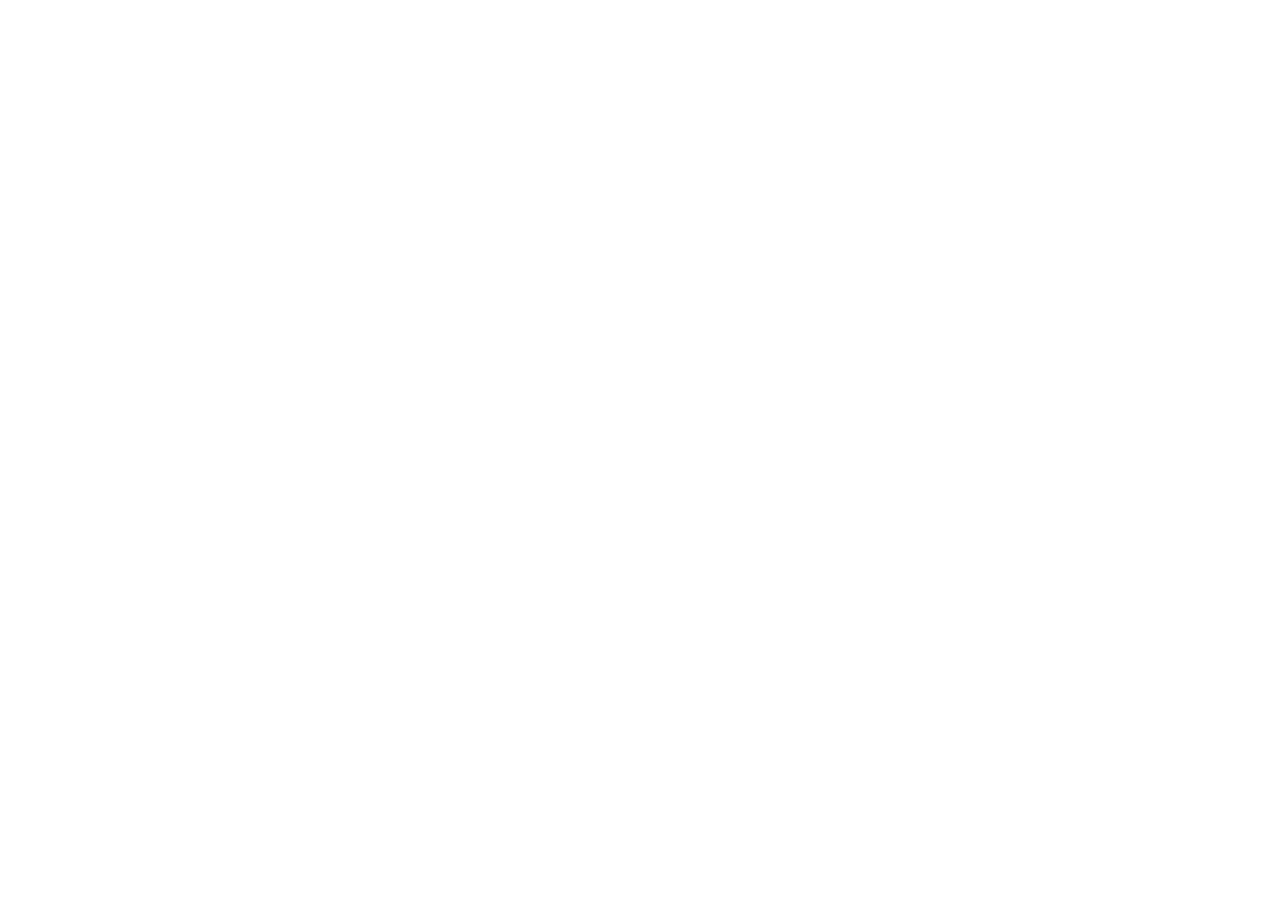
==== tests/app.html @ 840514cc "Focus lists removed (search does the job); the Follow-ups tab stays. Saved focus lists are left in t" ====
<!doctype html>
<html lang="en">
<head>
<meta charset="utf-8">
<meta name="viewport" content="width=device-width,initial-scale=1,viewport-fit=cover">
<meta name="robots" content="noindex,nofollow">
<meta name="referrer" content="no-referrer">
<title>MWP Leads</title>
<link rel="preconnect" href="https://fonts.googleapis.com">
<link rel="stylesheet" href="https://fonts.googleapis.com/css2?family=Heebo:wght@400;500;700;900&display=swap">
<link rel="stylesheet" href="../web/style.css">
</head>
<body>
<div id="app" dir="ltr">
  <div id="signin" class="gut" hidden><div class="col">
    <h1 id="siTtl"></h1>
    <p id="siSub"></p>
    <form id="siForm">
      <input id="siEmail" type="email" autocomplete="username" required>
      <input id="siPass" type="password" autocomplete="current-password" required minlength="8">
      <button class="giant" id="siBtn" type="submit"></button>
    </form>
    <div id="siMsg" class="msg" hidden></div>
  </div></div>
  <div id="home" class="gut" hidden><div class="col">
    <div class="hd">
      <h1><span id="ttl"></span><small><i class="live" id="dot"></i><span id="sync"></span></small></h1>
      <button class="sm rep" id="repBtn" type="button"><svg viewBox="0 0 24 24" fill="none" stroke="currentColor" stroke-width="2.4" stroke-linecap="round" aria-hidden="true"><path d="M5 20V11M12 20V4M19 20v-6"/></svg><span id="repLbl"></span></button>
      <button class="sm" id="lang" type="button"></button>
    </div>
    <div id="banner" class="banner" hidden></div>
    <form id="pwBox" class="pwbox" hidden>
      <b id="pwTtl"></b>
      <span id="pwSub"></span>
      <input id="pw1" type="password" autocomplete="new-password" minlength="8" required>
      <input id="pw2" type="password" autocomplete="new-password" minlength="8" required>
      <div class="pwbtns"><button class="dark" id="pwSave" type="submit"></button><button class="soft" id="pwLater" type="button"></button></div>
      <div id="pwMsg" class="msg" hidden></div>
    </form>
    <div class="toprow">
      <input class="search" id="q" type="search" autocomplete="off">
    </div>
    <div class="tabwrap" id="tabwrap" hidden>
      <button type="button" class="tarr prev" id="tPrev" aria-label="More tabs" hidden></button>
      <div id="tabs" class="tabs" role="tablist"></div>
      <button type="button" class="tarr next" id="tNext" aria-label="More tabs" hidden></button>
      <div class="secpill" id="secPill" aria-hidden="true"></div>
    </div>
    <div class="focushead" id="focusHead" hidden></div>
    <div id="list"><div class="skel"></div><div class="skel"></div><div class="skel"></div><div class="skel"></div></div>
    <button class="later" id="later" type="button" hidden></button>
    <div class="who"><span id="whoName"></span> · <button type="button" id="chpw"></button> · <button type="button" id="signout"></button></div>
  </div></div>
  <div id="report" class="gut" hidden><div class="col" id="repBody"></div></div>
  <div id="lead" class="gut" hidden><div class="col" id="leadBody"></div></div>
  <div class="dlg" id="delDlg" role="dialog" aria-modal="true" aria-labelledby="delTtl" hidden>
    <div class="dlgbox">
      <b id="delTtl"></b>
      <p id="delSub"></p>
      <div class="dlgbtns"><button type="button" class="soft" id="delNo"></button><button type="button" class="danger" id="delYes"></button></div>
    </div>
  </div>
  <div class="dlg" id="callDlg" role="dialog" aria-modal="true" aria-labelledby="cdTtl" hidden>
    <div class="dlgbox">
      <b id="cdTtl"></b>
      <p id="cdSub"></p>
      <div class="cdrow"><input id="cdDate" type="date" class="fdin"><input id="cdTime" type="time" step="900" class="fdin"></div>
      <input id="cdNote" class="fdin" maxlength="500" autocomplete="off">
      <div id="cdMsg" class="msg bad" hidden></div>
      <div class="dlgbtns"><button type="button" class="soft" id="cdNo"></button><button type="button" class="dark" id="cdSave"></button></div>
    </div>
  </div>
  <div class="dlg" id="prevDlg" role="dialog" aria-modal="true" aria-labelledby="pvTtl" hidden>
    <div class="dlgbox pvbox">
      <div class="pv-top"><b id="pvTtl"></b><div class="seg" id="pvLang"></div></div>
      <span class="fdl" id="pvWaH"></span>
      <div class="pv-wa" id="pvWa"></div>
      <div class="pv-btns" id="pvWaBtns"></div>
      <span class="fdl" id="pvMailH"></span>
      <div class="pv-subj" id="pvSubj"></div>
      <div class="pv-mail" id="pvMail"></div>
      <div class="pv-btns" id="pvMailBtns"></div>
      <p class="pv-tip" id="pvTip"></p>
      <button type="button" class="dark" id="pvClose"></button>
    </div>
  </div>
  <div class="toast" id="toast" hidden><div></div></div>
</div>
<script src="mock.js"></script>
<script type="module" src="../web/app.js"></script>
</body>
</html>
---- web/style.css ----
/* Copied from Matan's MWP Leads page, unchanged, then the sign-in screen at the end. */
/* Layout: two screens. Screen 1 is a plain list of names, each with one round Call button. Screen 2 is one lead: a giant Call button, a note box and a grid of big coloured answer buttons. */
:root{
  color-scheme:light;
  --bg:#FFFFFF; --card:#F5F6F8; --fg:#323338; --muted:#676879; --line:#D0D4E4;
  --call:#00854D; --call-fg:#FFFFFF; --hot:#D83A52; --ink:#323338; --ink-fg:#FFFFFF;
  /* status colours are the monday Leads board's own label colours */
  --c-new:#007EB5; --c-talk:#FFCB00; --c-qual:#DF2F4A; --c-offer:#BB3354; --c-commit:#FF007F; --c-won:#00C875; --c-future:#579BFC; --c-lost:#7F5347; --c-na:#C4C4C4;
  --on-dark:#323338;
  --shadow:0 2px 0 rgba(50,51,56,.10);
  --f:"Heebo",system-ui,-apple-system,"Segoe UI",Arial,sans-serif;
}

*{box-sizing:border-box}
html,body{height:100%}
body{background:var(--bg);color:var(--fg);font-family:var(--f);font-size:17px;line-height:1.35}
button,input,textarea{font:inherit;color:inherit}
button{cursor:pointer}
:focus-visible{outline:3px solid var(--c-new);outline-offset:2px}
.gut{padding-left:max(16px,env(safe-area-inset-left,0px));padding-right:max(16px,env(safe-area-inset-right,0px))}
.col{max-width:560px;margin:0 auto}
.st-new{--sx:var(--c-new)}.st-talk{--sx:var(--c-talk);--on:var(--on-dark)}.st-qual{--sx:var(--c-qual)}.st-offer{--sx:var(--c-offer)}.st-commit{--sx:var(--c-commit)}.st-won{--sx:var(--c-won);--on:var(--on-dark)}.st-future{--sx:var(--c-future)}.st-lost{--sx:var(--c-lost)}.st-na{--sx:var(--c-na);--on:var(--on-dark)}

/* list screen */
#home{padding-block:14px 60px}
.hd{display:flex;align-items:center;gap:10px;margin-bottom:12px}
.hd h1{margin:0;font-size:30px;font-weight:900;flex:1 1 auto;min-width:0;line-height:1.1}
.hd h1 small{display:block;font-size:13px;font-weight:400;color:var(--muted);margin-top:2px}
.live{display:inline-block;width:8px;height:8px;border-radius:50%;background:var(--c-na);margin-inline-end:6px}
.live.on{background:var(--c-won)}.live.busy{background:var(--c-talk)}.live.err{background:var(--c-lost)}
.sm{flex:none;min-width:46px;height:46px;border-radius:14px;border:2px solid var(--line);background:var(--bg);font-weight:700;font-size:15px;display:grid;place-items:center;padding:0 10px}
.sm svg{width:22px;height:22px}
.sm.spin svg{animation:rot .9s linear infinite}
@keyframes rot{to{transform:rotate(360deg)}}
.search{width:100%;height:52px;border-radius:16px;border:2px solid var(--line);background:var(--bg);padding:0 16px;font-size:17px}
.banner{border-radius:16px;padding:14px 16px;margin-bottom:12px;font-size:16px;font-weight:500;background:var(--card);border:2px solid var(--hot);color:var(--hot);display:flex;gap:10px;align-items:center;flex-wrap:wrap}
.banner.info{border-color:var(--c-new);color:var(--c-new)}
.banner button{margin-inline-start:auto;border:2px solid currentColor;background:transparent;color:inherit;border-radius:999px;min-height:40px;padding:0 16px;font-weight:700}
.sec{margin:20px 4px 8px;font-size:19px;font-weight:900}
.sec.hot{color:var(--hot)}
.sec span{font-weight:500;color:var(--muted);font-size:16px}
#list{display:flex;flex-direction:column;gap:10px}
.row{display:flex;align-items:stretch;gap:10px}
.row .open{flex:1 1 auto;min-width:0;display:flex;align-items:center;gap:12px;text-align:start;border:none;background:var(--card);border-radius:20px;padding:12px 14px;min-height:76px;box-shadow:var(--shadow)}
.row .open:active,.row .ring:active,.big:active,.giant:active{transform:translateY(2px);box-shadow:none}
.av{flex:none;width:48px;height:48px;border-radius:50%;background:var(--sx);color:var(--on,#fff);display:grid;place-items:center;font-weight:900;font-size:21px}
.txt{min-width:0;flex:1 1 auto;display:flex;flex-direction:column}
.txt b{font-size:19px;font-weight:700;white-space:nowrap;overflow:hidden;text-overflow:ellipsis;unicode-bidi:plaintext;text-align:start}
.txt small{font-size:15px;color:var(--muted);white-space:nowrap;overflow:hidden;text-overflow:ellipsis;unicode-bidi:plaintext;text-align:start}
.row.hot .txt small{color:var(--hot);font-weight:700}
.row.done .open{opacity:.55}
.row .ring{flex:none;width:76px;border-radius:20px;background:var(--call);color:var(--call-fg);display:grid;place-items:center;text-decoration:none;box-shadow:var(--shadow)}
.row .ring svg{width:30px;height:30px}
.row .ring.off{background:var(--line);color:var(--muted)}
.later{width:100%;min-height:56px;border-radius:18px;border:2px dashed var(--line);background:transparent;font-weight:700;color:var(--muted);margin-top:18px}
.empty{background:var(--card);border-radius:20px;padding:30px 20px;text-align:center;color:var(--muted);font-size:18px}
.skel{height:76px;border-radius:20px;background:var(--card);opacity:.6}

/* lead screen */
#lead{position:fixed;inset:0;z-index:5;background:var(--bg);overflow-y:auto;padding-top:calc(10px + env(safe-area-inset-top,0px));padding-bottom:calc(30px + env(safe-area-inset-bottom,0px))}
#lead .col{display:flex;flex-direction:column;gap:12px}
.back{align-self:flex-start;min-height:48px;border-radius:14px;border:2px solid var(--line);background:var(--bg);font-weight:700;padding:0 18px}
.name{margin:6px 0 0;font-size:32px;font-weight:900;line-height:1.12;overflow-wrap:anywhere;unicode-bidi:plaintext;text-align:start}
.about{font-size:18px;color:var(--muted);overflow-wrap:anywhere;unicode-bidi:plaintext;text-align:start}
.flag{font-size:18px;font-weight:700;color:var(--hot)}
.giant{min-height:84px;border-radius:24px;background:var(--call);color:var(--call-fg);font-size:26px;font-weight:900;display:flex;align-items:center;justify-content:center;gap:12px;text-decoration:none;box-shadow:var(--shadow);text-align:center;padding:8px 12px;border:none}
.giant svg{width:30px;height:30px;flex:none}
.giant small{display:block;font-size:16px;font-weight:500;direction:ltr;unicode-bidi:isolate}
.giant.off{background:var(--line);color:var(--muted)}
.two{display:grid;grid-template-columns:repeat(2,minmax(0,1fr));gap:10px}
.soft{min-height:56px;border-radius:18px;border:2px solid var(--line);background:var(--bg);font-weight:700;font-size:17px;display:flex;align-items:center;justify-content:center;text-decoration:none;color:var(--fg);padding:0 8px;text-align:center}
.lastn{background:var(--card);border-radius:16px;padding:12px 14px;font-size:16px;white-space:pre-wrap;overflow-wrap:anywhere;unicode-bidi:plaintext;text-align:start}
.lastn small{display:block;color:var(--muted);font-size:13.5px}
#lead textarea{width:100%;min-height:92px;border-radius:18px;border:2px solid var(--line);background:var(--bg);padding:14px 16px;font-size:18px;resize:vertical}
.q{margin:8px 0 0;font-size:22px;font-weight:900}
.big{min-height:68px;border-radius:20px;border:4px solid transparent;background:var(--sx);color:var(--on,#fff);font-weight:900;font-size:19px;padding:4px 8px;box-shadow:var(--shadow)}
.big.wide{grid-column:1/-1}
.big.cur{border-color:var(--fg)}
.big:disabled,.dark:disabled{opacity:.5}
.dark{min-height:60px;border-radius:20px;border:none;background:var(--ink);color:var(--ink-fg);font-weight:900;font-size:18px}
.mon{align-self:center;color:var(--muted);font-size:15px;padding:10px}
.toast{position:fixed;left:0;right:0;bottom:calc(18px + env(safe-area-inset-bottom,0px));display:flex;justify-content:center;pointer-events:none;z-index:20;padding-left:max(16px,env(safe-area-inset-left,0px));padding-right:max(16px,env(safe-area-inset-right,0px))}
.toast div{background:var(--ink);color:var(--ink-fg);border-radius:999px;padding:14px 22px;font-weight:700;font-size:17px;max-width:100%}
.toast div.bad{background:var(--c-lost);color:#fff}
@media (prefers-reduced-motion:reduce){*{animation:none!important;transition:none!important}}

/* sign-in screen (new: the page now lives outside Claude) */
#signin{padding-block:40px 60px}
#signin h1{margin:0 0 6px;font-size:30px;font-weight:900}
#signin p{color:var(--muted);margin:0 0 18px}
#signin form{display:flex;flex-direction:column;gap:12px}
#signin input{height:56px;border-radius:16px;border:2px solid var(--line);padding:0 16px;font-size:18px;background:var(--bg)}
#signin .msg{background:var(--card);border-radius:16px;padding:14px 16px;font-size:16px}
#signin .msg.bad{color:var(--hot)}
.who{font-size:13px;color:var(--muted);text-align:center;margin-top:24px}
.who button{border:none;background:none;color:var(--c-new);font-weight:700;padding:4px}

/* who changed it and when; leads someone else has open (new) */
.txt small.stamp{font-size:13px;color:var(--muted);font-weight:400}
.row.locked .open,.row.locked .ring{opacity:.45;filter:grayscale(1)}
.row.locked .txt small{color:var(--fg);font-weight:700}
.stampbig{font-size:15px;color:var(--muted)}
.hist{display:flex;flex-direction:column;gap:8px}
.hi{background:var(--card);border-radius:14px;padding:10px 12px;font-size:15px;overflow-wrap:anywhere}
.hi .ht{white-space:pre-wrap;unicode-bidi:plaintext;text-align:start}
.hi small{display:block;color:var(--muted);font-size:13px;margin-top:4px}
.hi.bot{opacity:.7}
.hi.muted{color:var(--muted)}

/* hidden things stay hidden (Matan's page got this from Claude's frame; without it the empty warning bar and toast showed) */
[hidden]{display:none!important}

/* Back stays at the top while the lead screen scrolls */
/* Close floats at the top while the lead scrolls: small, solid, so it covers as little as possible */
#lead .back{position:sticky;top:8px;z-index:3;min-height:38px;padding:0 14px;font-size:15px;border-radius:999px;border:1.5px solid var(--line);background:var(--bg);box-shadow:0 2px 10px rgba(50,51,56,.18);margin-bottom:-4px}

/* Sign in with Google */
#signin .giant.google{background:#fff;color:var(--fg);border:2px solid var(--line);font-size:21px;width:100%}
#signin .giant.google svg{width:26px;height:26px}
#signin .or{text-align:center;color:var(--muted);font-size:15px;margin:2px 0 -2px}

/* choose your own password */
.pwbox{background:var(--card);border-radius:16px;padding:14px 16px;margin-bottom:12px;display:flex;flex-direction:column;gap:10px}
.pwbox span{color:var(--muted);font-size:15px}
.pwbox input{height:52px;border-radius:14px;border:2px solid var(--line);padding:0 14px;font-size:17px;background:var(--bg)}
.pwbtns{display:grid;grid-template-columns:2fr 1fr;gap:10px}
.pwbox .msg{border-radius:12px;padding:10px 12px;font-size:15px;background:var(--bg)}
.pwbox .msg.bad{color:var(--hot)}
#signin input + input{margin-top:0}
.row.flash .open{outline:3px solid var(--c-new);outline-offset:2px}

/* sections as tabs: plain text, the chosen one underlined (tap to switch instead of scrolling) */
.tabwrap{position:sticky;top:0;z-index:2;margin:10px 0 12px;background:var(--bg)}
.tabs{display:flex;gap:2px;overflow-x:auto;background:var(--bg);border-bottom:1px solid var(--line);scrollbar-width:none;-webkit-overflow-scrolling:touch;scroll-snap-type:x proximity}
.tab{scroll-snap-align:start}
.tarr{position:absolute;top:0;bottom:1px;width:44px;border:none;font-size:26px;font-weight:700;color:var(--fg);z-index:1;padding:0}
.tarr.next{inset-inline-end:0;background:linear-gradient(to left,var(--bg) 55%,transparent)}
.tarr.prev{inset-inline-start:0;background:linear-gradient(to right,var(--bg) 55%,transparent)}
[dir="rtl"] .tarr.next{background:linear-gradient(to right,var(--bg) 55%,transparent)}
[dir="rtl"] .tarr.prev{background:linear-gradient(to left,var(--bg) 55%,transparent)}
#list .sec{scroll-margin-top:70px}
.tabs::-webkit-scrollbar{display:none}
.tab{flex:none;position:relative;min-height:46px;border:none;background:none;padding:0 12px;font-weight:500;font-size:16px;white-space:nowrap;color:var(--muted)}
.tab span{display:inline-block;min-width:22px;margin-inline-start:6px;padding:1px 7px;border-radius:6px;background:var(--card);color:var(--muted);font-size:13px;font-weight:700;line-height:1.5}
.tab:hover{color:var(--fg)}
.tab.on{color:var(--fg);font-weight:700}
.tab.on::after{content:"";position:absolute;left:8px;right:8px;bottom:-1px;height:3px;border-radius:3px 3px 0 0;background:var(--ink)}
.tab.on span{background:var(--ink);color:var(--ink-fg)}
.tab.hot span{background:#FBE3E7;color:var(--hot)}
.tab.hot.on span{background:var(--hot);color:#fff}
.tab.hot.on::after{background:var(--hot)}
/* section starts under the tabs: a thin line instead of a second heading */
#list .sec.divider{margin:14px 4px;height:0;border-top:1px dashed var(--line);font-size:0}
#list .sec.divider.first{margin:0;border:none}
.sr{position:absolute;width:1px;height:1px;overflow:hidden;clip:rect(0 0 0 0);white-space:nowrap}
/* the floating section label while scrolling */
.secpill{position:absolute;top:calc(100% + 8px);left:50%;transform:translateX(-50%) translateY(-4px);background:var(--ink);color:var(--ink-fg);border-radius:999px;padding:6px 14px;font-size:14px;font-weight:700;white-space:nowrap;pointer-events:none;opacity:0;transition:opacity .2s,transform .2s;box-shadow:0 4px 14px rgba(50,51,56,.25)}
.secpill.on{opacity:1;transform:translateX(-50%) translateY(0)}

/* delete: a small trash button in the bottom corner of an open lead, then "Are you sure?" */
.leadfoot{display:flex;align-items:center;justify-content:space-between;gap:10px}
.leadfoot .mon{align-self:center}
.trash{flex:none;width:40px;height:40px;border:none;background:none;color:var(--hot);display:grid;place-items:center;padding:0;border-radius:8px}
.trash svg{width:18px;height:18px}
.trash:hover{opacity:.75}
.dlg{position:fixed;inset:0;z-index:30;background:rgba(50,51,56,.45);display:grid;place-items:center;padding:16px}
.dlgbox{background:var(--bg);border-radius:20px;padding:20px;max-width:380px;width:100%;display:flex;flex-direction:column;gap:10px;box-shadow:0 10px 30px rgba(0,0,0,.25)}
.dlgbox b{font-size:20px;font-weight:900;overflow-wrap:anywhere;unicode-bidi:plaintext}
.dlgbox p{margin:0;color:var(--muted);font-size:15px}
.dlgbtns{display:grid;grid-template-columns:1fr 1fr;gap:10px;margin-top:6px}
.danger{min-height:52px;border-radius:16px;border:none;background:var(--hot);color:#fff;font-weight:900;font-size:16px}
.danger:disabled{opacity:.6}

/* the search row; .focushead is the Follow-ups tab header */
.toprow{display:flex;gap:8px;align-items:center}
.toprow .search{flex:1 1 auto;min-width:130px}
.focushead{position:sticky;top:0;z-index:2;background:var(--bg);padding:10px 0 12px;border-bottom:1px solid var(--line);margin:10px 0 12px;display:flex;flex-direction:column;gap:10px}
.fh-t{font-size:20px;font-weight:900}
.fh-t span{font-weight:500;color:var(--muted);font-size:16px}
.fh-b{display:grid;grid-template-columns:repeat(3,minmax(0,1fr));gap:8px}
.fh-b .soft{min-height:44px;font-size:15px}
.danger-t{color:var(--hot)}
.fdin{width:100%;border-radius:12px;border:2px solid var(--line);padding:10px 12px;font-size:16px;background:var(--bg)}
.fdl{font-size:14px;font-weight:700;margin-top:4px}
.dlgbox .msg{border-radius:12px;padding:8px 10px;font-size:14px;background:var(--card);color:var(--hot)}
.dlgbox .dark{min-height:52px;border-radius:16px}
.focushead{position:static;border-bottom:none;padding:0;margin:0 0 8px}

/* follow-up calls */
.soft.schedule{min-height:48px;font-size:16px}
.callcard{border:1.5px solid var(--line);border-radius:18px;padding:14px;display:flex;flex-direction:column;gap:12px;background:var(--card)}
.callcard.today{border-color:var(--c-talk)}
.callcard.late{border-color:var(--hot)}
.cc-top{display:flex;justify-content:space-between;align-items:flex-start;gap:10px}
.cc-when{font-size:22px;font-weight:900;line-height:1.15}
.cc-sub{font-size:13px;color:var(--muted);margin-top:2px}
.callcard.late .cc-sub{color:var(--hot);font-weight:700}
.seg{display:flex;border:1.5px solid var(--line);border-radius:10px;overflow:hidden;flex:none}
.seg button{border:none;background:var(--bg);padding:6px 11px;font-weight:700;font-size:13px;color:var(--muted)}
.seg button.on{background:var(--ink);color:var(--ink-fg)}
.cc-h{font-size:13px;font-weight:700;color:var(--muted);margin-bottom:-4px}
.cc-main{display:grid;grid-template-columns:repeat(auto-fit,minmax(0,1fr));gap:8px}
.cc-btn{display:flex;align-items:center;justify-content:center;gap:8px;min-height:50px;border-radius:14px;background:var(--bg);border:1.5px solid var(--line);font-weight:700;font-size:15px;color:var(--fg);text-decoration:none}
.cc-btn svg{width:20px;height:20px;flex:none}
.cc-note{font-size:13px;color:var(--muted);margin-top:-4px}
.cc-copy{display:flex;align-items:center;gap:2px;flex-wrap:wrap;font-size:13px;color:var(--muted)}
.cc-copy button{display:inline-flex;align-items:center;gap:4px;border:none;background:none;color:var(--c-new);font-weight:700;font-size:14px;padding:6px 6px}
.cc-copy svg{width:15px;height:15px}
.cc-foot{display:flex;justify-content:space-between;align-items:center;border-top:1px solid var(--line);padding-top:10px}
.cc-link{border:none;background:none;color:var(--muted);font-weight:700;font-size:14px;text-decoration:underline;padding:6px 2px}
.cc-done{border:none;border-radius:12px;background:var(--call);color:var(--call-fg);font-weight:900;font-size:15px;padding:10px 16px;min-height:44px}
.cdrow{display:grid;grid-template-columns:1.3fr 1fr;gap:8px}
.tab.calls.late span{background:var(--hot);color:#fff}
.row.callrow.today .open{box-shadow:inset 4px 0 0 var(--c-talk)}
.row.callrow.late .open{box-shadow:inset 4px 0 0 var(--hot)}
.row.callrow.late .txt small{color:var(--hot);font-weight:700}

.cc-prev{display:flex;align-items:center;justify-content:center;gap:8px;border:none;background:none;color:var(--c-new);font-weight:700;font-size:15px;padding:4px}
.cc-prev svg{width:17px;height:17px}
.pvbox{max-height:calc(100vh - 32px);overflow-y:auto;max-width:520px}
.pvbox>*{flex-shrink:0}
.pv-top{display:flex;justify-content:space-between;align-items:center;gap:10px}
.pv-top .seg button{padding:6px 12px}
.pv-wa{white-space:pre-wrap;background:#E7FBE6;color:#1f2d1f;border-radius:14px 14px 14px 4px;padding:12px 14px;font-size:15px;line-height:1.45;unicode-bidi:plaintext}
.pv-btns{display:grid;grid-template-columns:1fr 1fr;gap:8px}
.pv-btns .soft{min-height:44px;font-size:14px}
.pv-subj{font-size:14px;font-weight:700;unicode-bidi:plaintext}
.pv-mail{border:1px solid var(--line);border-radius:12px;overflow:hidden}
.pv-tip{margin:0;color:var(--muted);font-size:13px}

/* report */
.sm.rep{gap:6px;grid-auto-flow:column;padding:0 12px}
.sm.rep span{font-size:15px}
#report{position:fixed;inset:0;z-index:4;background:var(--bg);overflow-y:auto;padding-top:calc(10px + env(safe-area-inset-top,0px));padding-bottom:calc(30px + env(safe-area-inset-bottom,0px))}
#report .col{display:flex;flex-direction:column;gap:12px}
#report .back{position:sticky;top:8px;z-index:3;min-height:38px;padding:0 14px;font-size:15px;border-radius:999px;border:1.5px solid var(--line);background:var(--bg);box-shadow:0 2px 10px rgba(50,51,56,.18);margin-bottom:-4px}
.rseg{display:grid;grid-template-columns:repeat(5,minmax(0,1fr));gap:4px;background:var(--card);border-radius:14px;padding:4px}
.rseg button{min-height:42px;border:none;border-radius:10px;background:none;font-weight:500;font-size:15px;color:var(--muted);padding:0 4px}
.rseg button.on{background:var(--bg);color:var(--fg);font-weight:700;box-shadow:var(--shadow)}
.rcustom{display:grid;grid-template-columns:repeat(2,minmax(0,1fr));gap:10px}
.rcustom label{display:flex;flex-direction:column;gap:4px;font-size:14px;color:var(--muted);font-weight:700}
.rcustom input{min-height:46px;border-radius:12px;border:2px solid var(--line);background:var(--bg);padding:0 10px;font-size:16px;color:var(--fg);width:100%}
.rper{display:flex;align-items:center;justify-content:center;gap:10px;min-height:46px}
.rper b{font-size:19px;text-align:center;flex:1 1 auto}
.rarr{flex:none;width:46px;height:46px;border-radius:14px;border:2px solid var(--line);background:var(--bg);font-size:24px;font-weight:700;color:var(--fg)}
.rarr:disabled{opacity:.3}
.rtotal{font-size:16px;color:var(--muted)}
.rtotal b{color:var(--fg);font-size:18px}
.rcard{background:var(--card);border-radius:20px;padding:14px 16px;display:flex;flex-direction:column;gap:6px;box-shadow:var(--shadow)}
.rcard.zero{opacity:.6}
.rtop{display:flex;align-items:baseline;justify-content:space-between;gap:10px}
.rname{font-size:21px;font-weight:900}
.rnum{font-size:32px;font-weight:900;line-height:1}
.rnum small{font-size:14px;font-weight:500;color:var(--muted);margin-inline-start:6px}
.rbits{font-size:15px;color:var(--muted)}
.rmore{align-self:flex-start;border:none;background:none;padding:6px 0;font-weight:700;font-size:15px;color:var(--c-new);text-decoration:underline}
.rlist{display:flex;flex-direction:column;border-top:1px solid var(--line);margin-top:2px}
.ritem{display:flex;flex-direction:column;gap:2px;padding:10px 0;border-bottom:1px solid var(--line)}
.ritem:last-child{border-bottom:none}
.rlead{align-self:flex-start;border:none;background:none;padding:0;font-weight:700;font-size:16px;color:var(--fg);text-align:start;unicode-bidi:plaintext;text-decoration:underline;text-decoration-color:var(--line)}
.rlead.closed{color:var(--muted);font-weight:500}
.ritem small{font-size:13.5px;color:var(--muted);overflow-wrap:anywhere;unicode-bidi:plaintext;text-align:start}
.rnote{font-size:13.5px;color:var(--muted);margin:4px 0 0;line-height:1.5}
.rst{display:grid;grid-template-columns:repeat(auto-fill,minmax(96px,1fr));gap:6px;margin-top:2px}
.rs{background:var(--sx);color:var(--on,#fff);border-radius:12px;padding:8px 10px;display:flex;flex-direction:column;line-height:1.15}
.rs b{font-size:22px;font-weight:900}
.rs span{font-size:13px;font-weight:700}
.rteam{background:var(--bg);border:2px solid var(--line)}
.st-ink{--sx:var(--ink)}
.rmet{display:flex;gap:6px;overflow-x:auto;scrollbar-width:none;padding-bottom:2px}
.rmet::-webkit-scrollbar{display:none}
.rmet button{flex:none;min-height:38px;border-radius:999px;border:1.5px solid var(--line);background:var(--bg);padding:0 14px;font-weight:700;font-size:14px;color:var(--muted)}
.rmet button.on{background:var(--ink);border-color:var(--ink);color:var(--ink-fg)}
.rrow{padding:0;gap:0}
.rhead{display:flex;align-items:center;gap:12px;width:100%;border:none;background:none;padding:14px 16px;text-align:start;color:var(--fg)}
.rmed{flex:none;width:34px;font-size:24px;font-weight:900;text-align:center}
.rmid{flex:1 1 auto;min-width:0;display:flex;flex-direction:column;gap:6px}
.rbar{display:block;height:10px;border-radius:6px;background:var(--line);overflow:hidden}
.rbar i{display:block;height:100%;border-radius:6px;background:var(--sx);min-width:0}
.rrow .rnum{flex:none;min-width:44px;text-align:end}
.rchev{flex:none;width:14px;color:var(--muted);font-size:14px}
.rrow > .rwarn,.rrow > .rst,.rrow > .rbits,.rrow > .rlost,.rrow > .rsub,.rrow > .rlist{margin:0 16px 10px}
.rrow.open{padding-bottom:6px}
.rwarn{color:var(--hot);font-weight:700;font-size:14.5px}
.rlost{background:var(--bg);border:1.5px solid var(--line);border-radius:14px;padding:10px 12px;display:flex;flex-direction:column;gap:3px;font-size:14.5px;color:var(--muted)}
.rlost b{color:var(--fg);font-size:16px}
.rsub{font-size:17px;margin-top:4px}
.rlegend{display:none}
.r3{display:grid;grid-template-columns:repeat(3,minmax(0,1fr));gap:6px;margin:0 16px 12px}
.r3 span{background:var(--bg);border-radius:12px;padding:8px 10px;display:flex;flex-direction:column;font-size:12.5px;font-weight:700;color:var(--muted);line-height:1.2}
.r3 b{font-size:24px;font-weight:900;color:var(--fg)}
.r3 .good b{color:var(--call)}
.r3 .bad{background:#FBE3E7;color:var(--hot)}
.r3 .bad b{color:var(--hot)}
.rclean{margin:-4px 16px 12px;font-size:13.5px;color:var(--muted)}
.rrow .rhead .rname{flex:1 1 auto}
.rlost.bad{border-color:#F3B6C0}
.rlost.bad b{color:var(--hot)}
.rlost .rlist{margin-top:6px}
.rrow > .rsub{font-weight:900;color:var(--fg);font-size:16px;margin-top:6px}
.pend{background:#FFF6D6;border:2px solid var(--c-talk);border-radius:20px;padding:14px;display:flex;flex-direction:column;gap:8px}
.pend b{font-size:22px;font-weight:900}
.pend span{color:var(--muted);font-size:15px}
.pend .two .big{min-height:56px}
.rtab{overflow-x:auto;border-radius:16px;background:var(--card)}
.rtab table{width:100%;border-collapse:collapse;font-size:15px}
.rtab th,.rtab td{padding:12px 8px;text-align:center;border-bottom:1px solid var(--line)}
.rtab tr:last-child th,.rtab tr:last-child td{border-bottom:none}
.rtab thead th{font-size:12.5px;color:var(--muted);font-weight:700;line-height:1.2;vertical-align:bottom}
.rtab tbody th{text-align:start;font-weight:900;font-size:16px;white-space:nowrap;padding-inline-start:14px}
.rtab td{font-size:20px;font-weight:900}
.rtab td.zero{color:var(--line)}
.rtab td.good{color:var(--call)}
.rtab td.bad{color:var(--hot);background:#FBE3E7}
.rflag{border:none;background:none;padding:2px 10px;min-width:44px;min-height:40px;border-radius:12px;font:inherit;color:inherit;text-decoration:underline;text-underline-offset:4px;cursor:pointer}
.rflag.on{background:var(--hot);color:#fff;text-decoration:none}
.rflags{border-radius:16px;background:var(--card);border:2px solid #FBE3E7}
.rfh{display:flex;align-items:center;justify-content:space-between;gap:8px;padding:10px 8px 6px;padding-inline-start:14px;color:var(--hot)}
.rfx{border:none;background:none;font-size:18px;min-width:40px;min-height:40px;color:var(--muted);cursor:pointer}
.rflags ol{margin:0;padding:0;list-style:none}
.rflags li{display:flex;flex-direction:column;gap:3px;padding:11px 14px;border-top:1px solid var(--line)}
.rft{font-size:13px;color:var(--muted)}
.rfw{font-size:14.5px;line-height:1.4;color:var(--fg)}
.rflags p{margin:0;padding:8px 14px 12px;border-top:1px solid var(--line);font-size:13px;color:var(--muted)}
.rleg{border-radius:16px;background:var(--card);font-size:14px;color:var(--muted)}
.rleg summary{cursor:pointer;padding:12px 14px;font-weight:700;color:var(--fg);list-style:none}
.rleg summary::-webkit-details-marker{display:none}
.rleg summary::before{content:"ⓘ ";color:var(--muted)}
.rleg table{width:100%;border-collapse:collapse}
.rleg th,.rleg td{padding:9px 14px;border-top:1px solid var(--line);text-align:start;vertical-align:top;line-height:1.35}
.rleg th{white-space:nowrap;color:var(--fg);font-weight:900;width:1%}
.rleg th.good{color:var(--call)}
.rleg th.bad{color:var(--hot)}
.rleg p{margin:0;padding:8px 14px 12px;border-top:1px solid var(--line);font-size:13px}
.rleg td b{color:var(--fg);font-weight:700}

/* international lead: the phone isn't Israeli (16 Nov 2026) */
.intl-tag{font-style:normal;font-weight:700;font-size:13px;background:#E6F0FF;color:#0B4FB3;border-radius:999px;padding:2px 8px;margin-inline-start:6px;white-space:nowrap;vertical-align:middle}
.intl-ban{display:flex;flex-wrap:wrap;align-items:center;gap:4px 10px;background:#E6F0FF;border:2px solid #0B4FB3;color:#0B4FB3;border-radius:16px;padding:12px 14px;font-size:16px}
.intl-ban b{font-size:20px;font-weight:900}
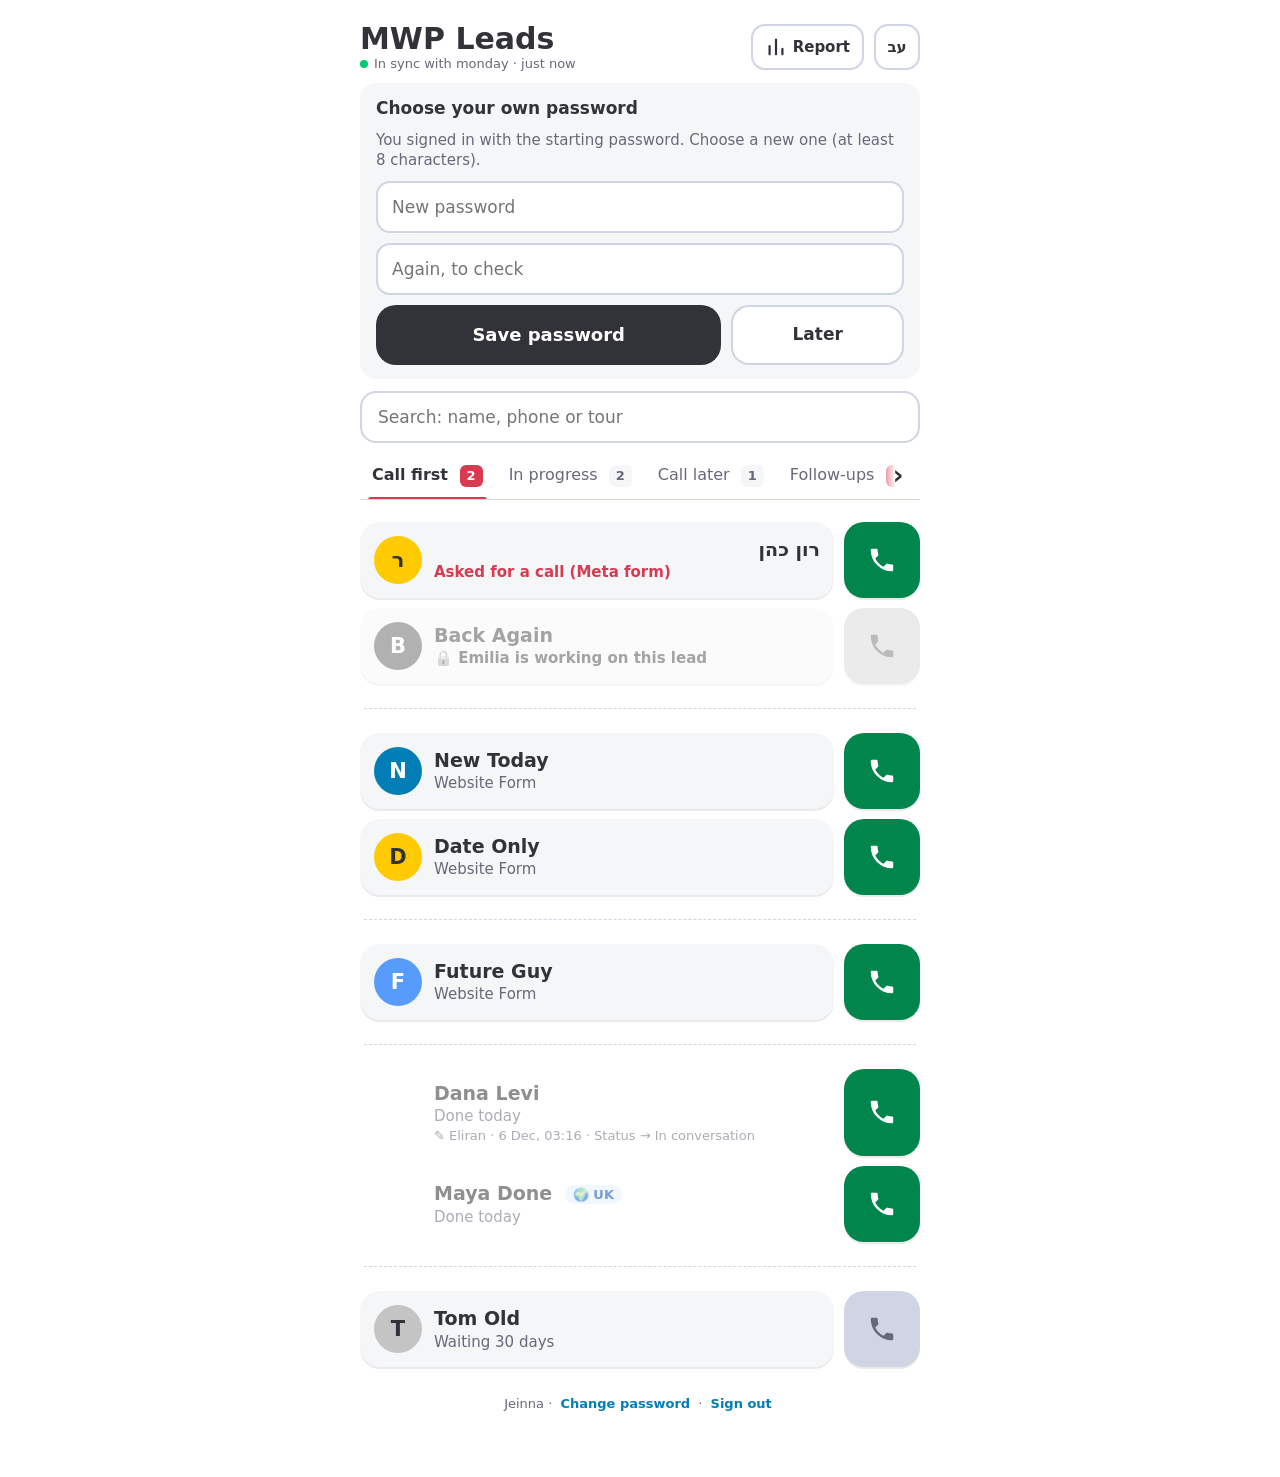
==== commit 740d75fd: "No own monday key, no work: the app shows a step-by-step guide (profile picture, Developers, API tok" ====
--- a/tests/app.html
+++ b/tests/app.html
@@ -53,6 +53,7 @@
   </div></div>
   <div id="report" class="gut" hidden><div class="col" id="repBody"></div></div>
   <div id="lead" class="gut" hidden><div class="col" id="leadBody"></div></div>
+  <div class="dlg" id="keyDlg" role="dialog" aria-modal="true" aria-labelledby="keyTtl" hidden><div class="dlgbox keybox" id="keyBody"></div></div>
   <div class="dlg" id="delDlg" role="dialog" aria-modal="true" aria-labelledby="delTtl" hidden>
     <div class="dlgbox">
       <b id="delTtl"></b>
--- a/web/style.css
+++ b/web/style.css
@@ -338,3 +338,37 @@
 .intl-tag{font-style:normal;font-weight:700;font-size:13px;background:#E6F0FF;color:#0B4FB3;border-radius:999px;padding:2px 8px;margin-inline-start:6px;white-space:nowrap;vertical-align:middle}
 .intl-ban{display:flex;flex-wrap:wrap;align-items:center;gap:4px 10px;background:#E6F0FF;border:2px solid #0B4FB3;color:#0B4FB3;border-radius:16px;padding:12px 14px;font-size:16px}
 .intl-ban b{font-size:20px;font-weight:900}
+
+/* Taps feel instant (Jeinna, 25 Nov 2026): no double-tap zoom wait, no grey flash, a pressed look right away */
+button,a,input,select,textarea,label{touch-action:manipulation;-webkit-tap-highlight-color:transparent}
+button,a{-webkit-user-select:none;user-select:none}
+.soft,.dark,.danger,.sm,.tab,.later,.back,.trash,.mon{transition:transform .08s ease,opacity .08s ease}
+.soft:active,.dark:active,.danger:active,.sm:active,.back:active,.trash:active,.mon:active{transform:scale(.97);opacity:.85}
+.tab:active{opacity:.6}
+.row .open,.row .ring,.big,.giant{transition:transform .08s ease,box-shadow .08s ease}
+/* a lead that just moved, lit up where it landed */
+.row.moved .open{box-shadow:0 0 0 3px var(--c-new) inset;transition:box-shadow .3s ease}
+/* a toast with a button */
+.toast div.act{pointer-events:auto;display:flex;align-items:center;gap:14px;border-radius:16px;padding:12px 14px 12px 20px}
+.toast div.act button{flex:none;border:none;background:var(--ink-fg);color:var(--ink);font-weight:700;font-size:15px;border-radius:12px;padding:9px 14px;min-height:40px}
+
+/* the "set up your monday key" guide */
+.keybox{max-width:420px;max-height:calc(100vh - 32px);overflow:auto}
+.ksteps{list-style:none;margin:4px 0 0;padding:0;display:flex;flex-direction:column;gap:12px}
+.kstep{display:flex;gap:10px;align-items:flex-start}
+.kstep>div{flex:1 1 auto;min-width:0;display:flex;flex-direction:column;gap:6px}
+.kstep b{font-size:15px;font-weight:700}
+.kn{flex:none;width:26px;height:26px;border-radius:50%;background:var(--ink);color:var(--ink-fg);display:grid;place-items:center;font-weight:700;font-size:14px}
+.kpic{border:1px solid var(--line);border-radius:10px;padding:8px 10px;font-size:13px;background:var(--card);display:flex;gap:8px;align-items:center}
+.kbar{justify-content:space-between}.klogo{font-weight:800;color:#6161FF}.kdots{flex:1 1 auto}
+.kav{display:grid;place-items:center;width:26px;height:26px;border-radius:50%;background:#6161FF;color:#fff;font-weight:700}
+.kmenu,.kside{flex-direction:column;align-items:stretch;gap:2px}
+.kside{background:#1C1F3B;color:#D5D8F2;border-color:#1C1F3B}
+.kmenu span,.kside span{padding:5px 8px;border-radius:6px}
+.khi{outline:2.5px solid var(--hot);outline-offset:1px;border-radius:6px;font-weight:700}
+.kside .khi{background:#25407A;color:#fff}.kmenu .khi{background:var(--bg)}
+.kfield{justify-content:space-between}.kdots2{flex:1 1 auto;letter-spacing:2px;color:var(--muted)}
+.kbtn{display:inline-block;border:1px solid var(--line);border-radius:6px;padding:4px 10px;background:var(--bg);font-weight:600}
+.khi .kbtn{border-color:transparent}
+.ksmall{margin:0;font-size:14px;color:var(--muted)}
+.keybox .dlgbtns a.soft{text-decoration:none;display:flex;align-items:center;justify-content:center}
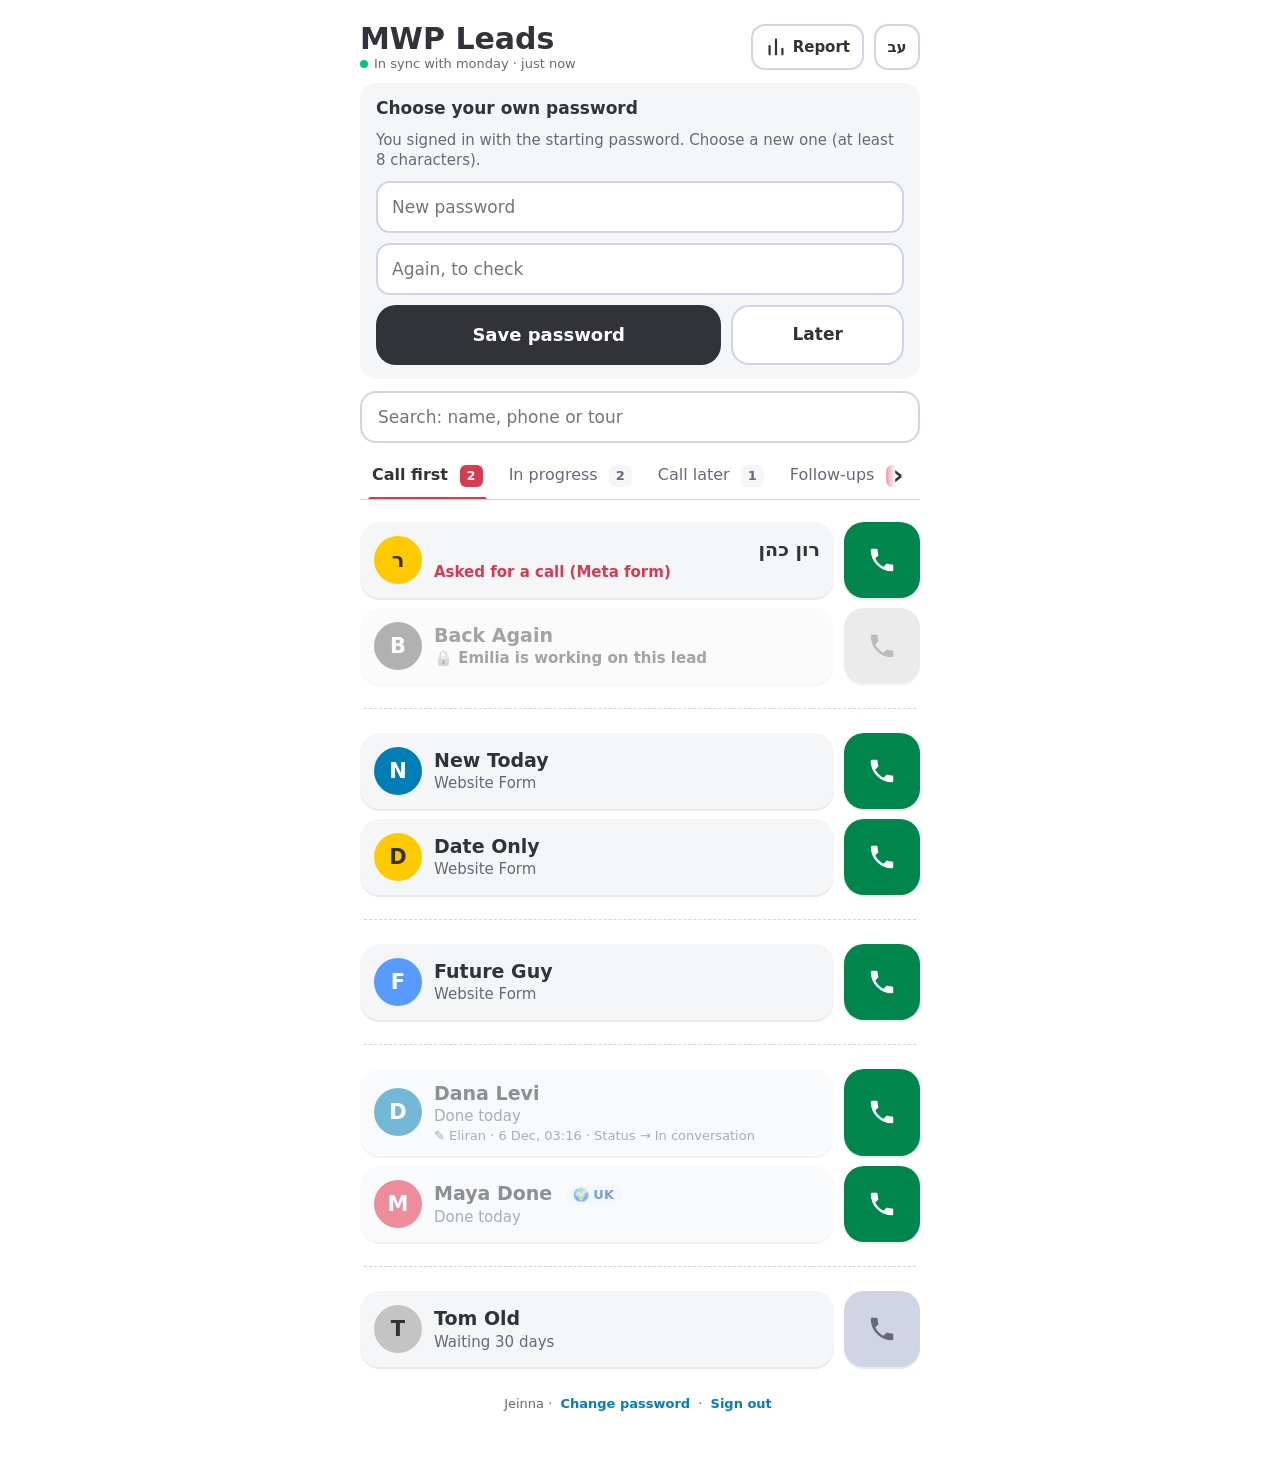
==== commit 17487a7c: "Sign-in: no minimum length on the password box (a password set in Supabase can be shorter than 8) Co" ====
--- a/tests/app.html
+++ b/tests/app.html
@@ -17,7 +17,7 @@
     <p id="siSub"></p>
     <form id="siForm">
       <input id="siEmail" type="email" autocomplete="username" required>
-      <input id="siPass" type="password" autocomplete="current-password" required minlength="8">
+      <input id="siPass" type="password" autocomplete="current-password" required>
       <button class="giant" id="siBtn" type="submit"></button>
     </form>
     <div id="siMsg" class="msg" hidden></div>
--- a/web/style.css
+++ b/web/style.css
@@ -372,3 +372,5 @@
 .khi .kbtn{border-color:transparent}
 .ksmall{margin:0;font-size:14px;color:var(--muted)}
 .keybox .dlgbtns a.soft{text-decoration:none;display:flex;align-items:center;justify-content:center}
+#keyDlg{z-index:40}
+.keybox .msg{color:var(--hot);background:var(--card)}
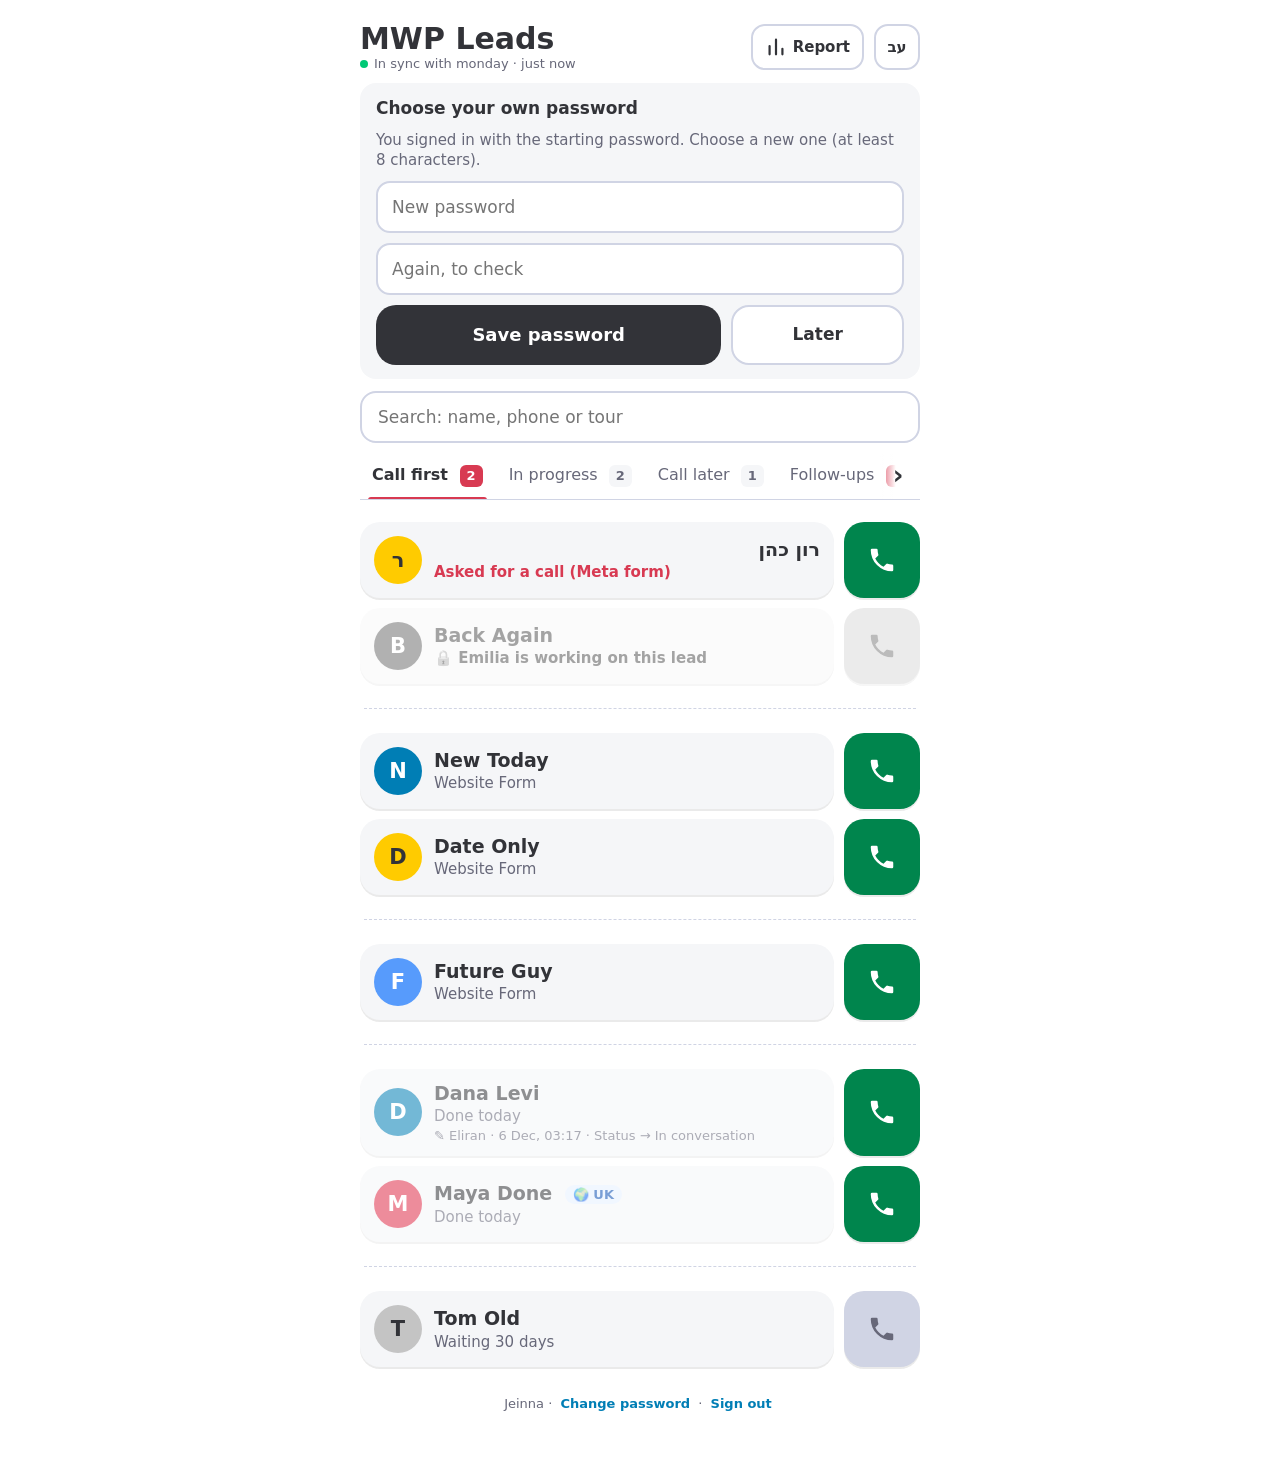
==== commit 95b1d99a: "Forgot your password? (reset email, new password right away); keep the saved sign-in; one open lead " ====
--- a/tests/app.html
+++ b/tests/app.html
@@ -21,6 +21,7 @@
       <button class="giant" id="siBtn" type="submit"></button>
     </form>
     <div id="siMsg" class="msg" hidden></div>
+    <button type="button" class="forgot" id="siForgot"></button>
   </div></div>
   <div id="home" class="gut" hidden><div class="col">
     <div class="hd">
--- a/web/style.css
+++ b/web/style.css
@@ -374,3 +374,6 @@
 .keybox .dlgbtns a.soft{text-decoration:none;display:flex;align-items:center;justify-content:center}
 #keyDlg{z-index:40}
 .keybox .msg{color:var(--hot);background:var(--card)}
+
+/* "Forgot your password?" under the sign-in form */
+#signin .forgot{border:none;background:none;color:var(--c-new);font-weight:700;font-size:16px;padding:12px 0;min-height:44px;text-align:start}
